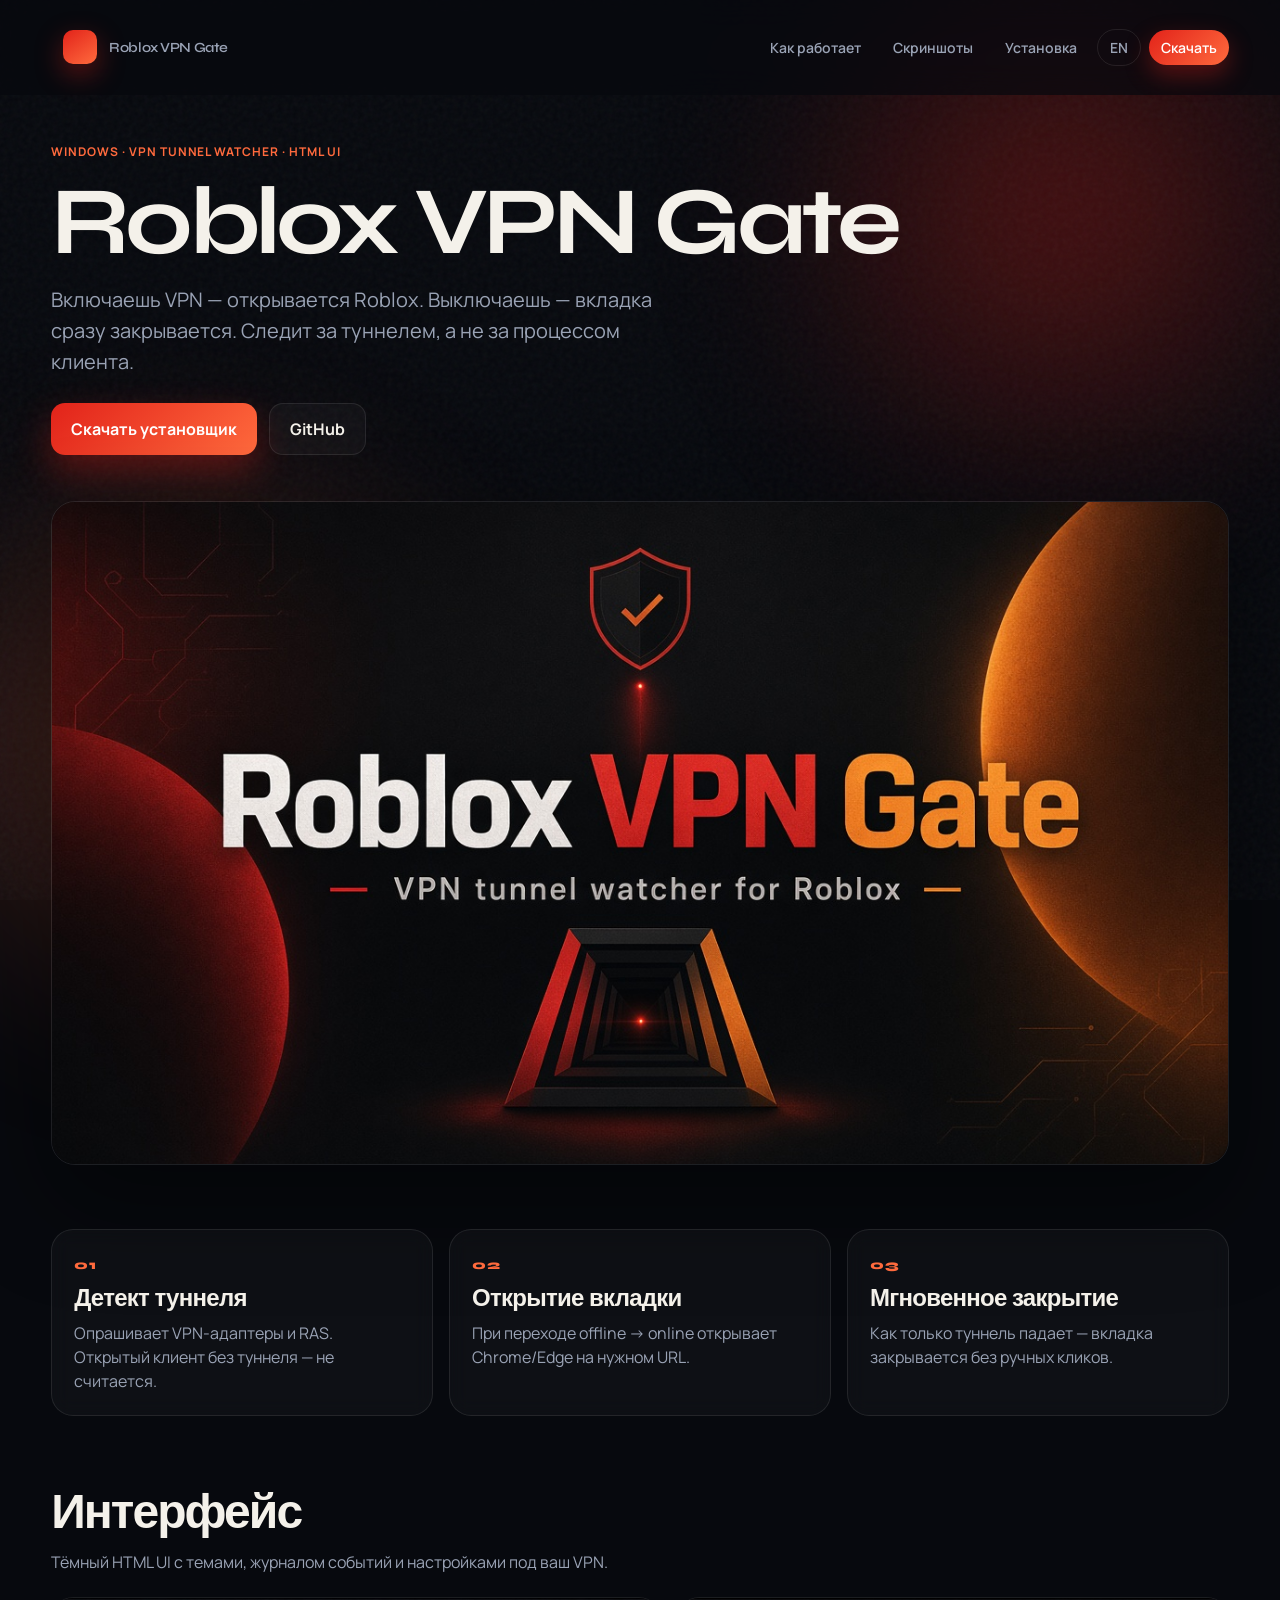
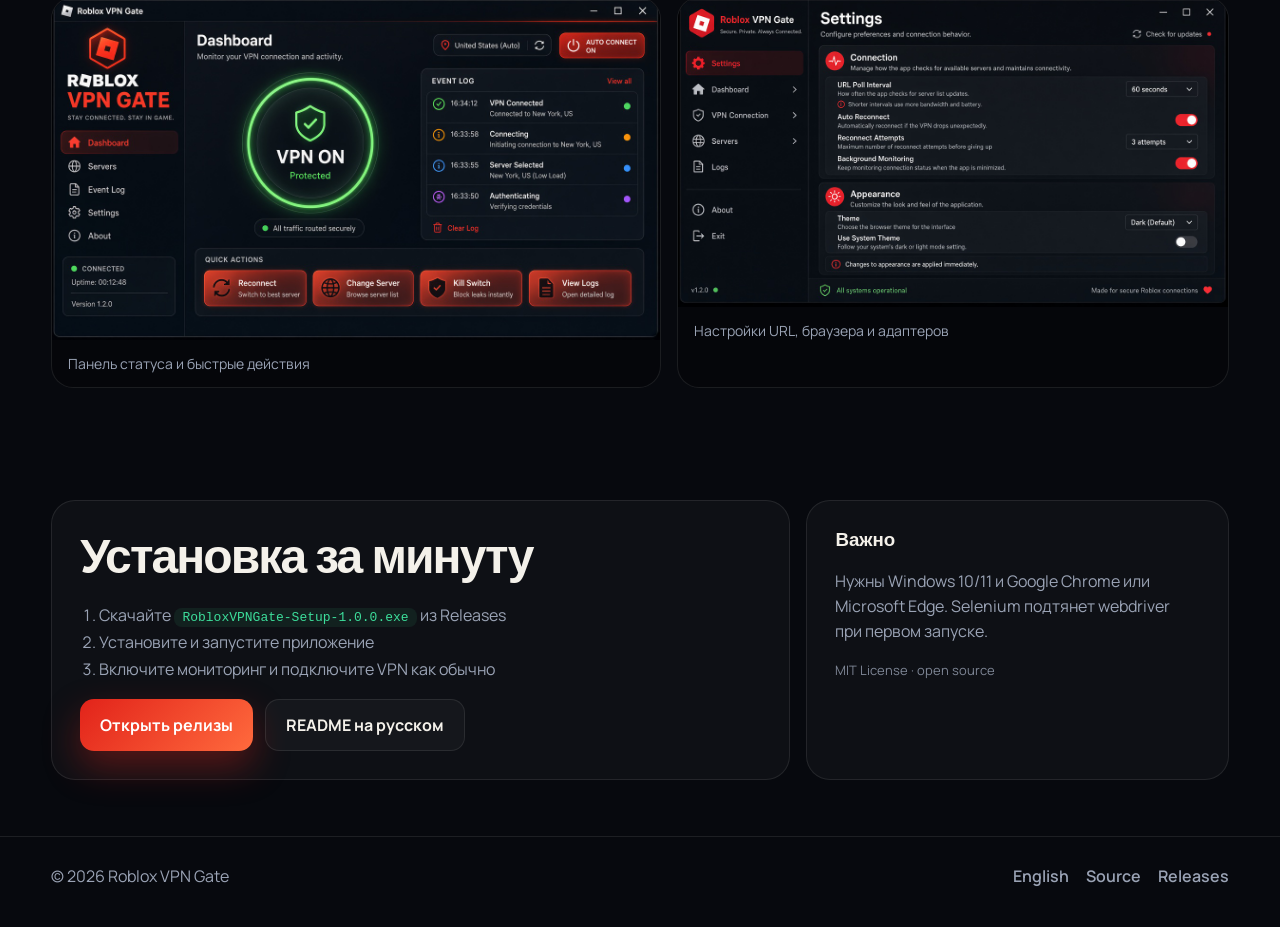
==== docs/index.html @ 8b67ad88 "Добавлены EXE-инсталлятор, сборка и GitHub Pages лендинг. PyInstaller + Inno Setup Setup-1.0.0, сайт" ====
<!DOCTYPE html>
<html lang="ru">
<head>
  <meta charset="UTF-8" />
  <meta name="viewport" content="width=device-width, initial-scale=1" />
  <title>Roblox VPN Gate — туннель включился, Roblox открылся</title>
  <meta name="description" content="Windows-приложение, которое открывает вкладку Roblox при реальном подключении VPN и сразу закрывает её при отключении." />
  <meta property="og:title" content="Roblox VPN Gate" />
  <meta property="og:description" content="Следит за VPN-туннелем, а не за окном клиента. Красивый HTML UI." />
  <meta property="og:image" content="assets/banner.jpg" />
  <meta name="theme-color" content="#0b0d12" />
  <link rel="preconnect" href="https://fonts.googleapis.com" />
  <link rel="preconnect" href="https://fonts.gstatic.com" crossorigin />
  <link href="https://fonts.googleapis.com/css2?family=Syne:wght@600;700;800&family=Manrope:wght@400;500;600;700&display=swap" rel="stylesheet" />
  <link rel="stylesheet" href="site.css" />
  <link rel="icon" href="favicon.svg" type="image/svg+xml" />
</head>
<body>
  <div class="fx orb-1" aria-hidden="true"></div>
  <div class="fx orb-2" aria-hidden="true"></div>
  <div class="fx grain" aria-hidden="true"></div>

  <header class="nav">
    <a class="logo" href="./">
      <span class="mark" aria-hidden="true"></span>
      <span>Roblox VPN Gate</span>
    </a>
    <nav>
      <a href="#how">Как работает</a>
      <a href="#shots">Скриншоты</a>
      <a href="#install">Установка</a>
      <a class="ghost" href="en.html">EN</a>
      <a class="cta" href="https://github.com/ZVatnikV/RobloxVPNGate/releases/latest">Скачать</a>
    </nav>
  </header>

  <main>
    <section class="hero">
      <p class="kicker">Windows · VPN tunnel watcher · HTML UI</p>
      <h1>Roblox VPN Gate</h1>
      <p class="lead">Включаешь VPN — открывается Roblox. Выключаешь — вкладка сразу закрывается. Следит за туннелем, а не за процессом клиента.</p>
      <div class="hero-actions">
        <a class="btn primary" href="https://github.com/ZVatnikV/RobloxVPNGate/releases/latest">Скачать установщик</a>
        <a class="btn secondary" href="https://github.com/ZVatnikV/RobloxVPNGate">GitHub</a>
      </div>
      <div class="hero-visual">
        <img src="assets/banner.jpg" alt="Roblox VPN Gate banner" />
      </div>
    </section>

    <section class="strip" id="how">
      <div class="card">
        <span class="n">01</span>
        <h3>Детект туннеля</h3>
        <p>Опрашивает VPN-адаптеры и RAS. Открытый клиент без туннеля — не считается.</p>
      </div>
      <div class="card">
        <span class="n">02</span>
        <h3>Открытие вкладки</h3>
        <p>При переходе offline → online открывает Chrome/Edge на нужном URL.</p>
      </div>
      <div class="card">
        <span class="n">03</span>
        <h3>Мгновенное закрытие</h3>
        <p>Как только туннель падает — вкладка закрывается без ручных кликов.</p>
      </div>
    </section>

    <section class="shots" id="shots">
      <div class="section-head">
        <h2>Интерфейс</h2>
        <p>Тёмный HTML UI с темами, журналом событий и настройками под ваш VPN.</p>
      </div>
      <div class="shot-grid">
        <figure>
          <img src="assets/screenshot-dashboard.jpg" alt="Панель статуса" loading="lazy" />
          <figcaption>Панель статуса и быстрые действия</figcaption>
        </figure>
        <figure>
          <img src="assets/screenshot-settings.jpg" alt="Настройки" loading="lazy" />
          <figcaption>Настройки URL, браузера и адаптеров</figcaption>
        </figure>
      </div>
    </section>

    <section class="install" id="install">
      <div class="install-panel">
        <h2>Установка за минуту</h2>
        <ol>
          <li>Скачайте <code>RobloxVPNGate-Setup-1.0.0.exe</code> из Releases</li>
          <li>Установите и запустите приложение</li>
          <li>Включите мониторинг и подключите VPN как обычно</li>
        </ol>
        <div class="hero-actions">
          <a class="btn primary" href="https://github.com/ZVatnikV/RobloxVPNGate/releases/latest">Открыть релизы</a>
          <a class="btn secondary" href="https://github.com/ZVatnikV/RobloxVPNGate/blob/main/README.md">README на русском</a>
        </div>
      </div>
      <aside class="note">
        <h3>Важно</h3>
        <p>Нужны Windows 10/11 и Google Chrome или Microsoft Edge. Selenium подтянет webdriver при первом запуске.</p>
        <p class="mini">MIT License · open source</p>
      </aside>
    </section>
  </main>

  <footer>
    <span>© 2026 Roblox VPN Gate</span>
    <div>
      <a href="en.html">English</a>
      <a href="https://github.com/ZVatnikV/RobloxVPNGate">Source</a>
      <a href="https://github.com/ZVatnikV/RobloxVPNGate/releases">Releases</a>
    </div>
  </footer>

  <script>
    const io = new IntersectionObserver((entries) => {
      entries.forEach((e) => { if (e.isIntersecting) e.target.classList.add('in'); });
    }, { threshold: 0.12 });
    document.querySelectorAll('.card, .shot-grid figure, .install-panel, .note').forEach((el) => io.observe(el));
  </script>
</body>
</html>
---- docs/site.css ----
:root {
  --bg: #07090e;
  --ink: #f4f1ea;
  --muted: #9aa3b5;
  --line: rgba(255, 255, 255, 0.09);
  --accent: #e2231a;
  --accent-2: #ff6a3d;
  --ok: #3dde9b;
  --display: "Syne", sans-serif;
  --body: "Manrope", sans-serif;
}

* { box-sizing: border-box; }
html { scroll-behavior: smooth; }
body {
  margin: 0;
  color: var(--ink);
  background: var(--bg);
  font-family: var(--body);
  overflow-x: hidden;
}

.fx { position: fixed; pointer-events: none; z-index: 0; }
.orb-1, .orb-2 {
  width: min(52vw, 640px);
  height: min(52vw, 640px);
  border-radius: 50%;
  filter: blur(90px);
  opacity: 0.38;
  animation: float 16s ease-in-out infinite alternate;
}
.orb-1 {
  top: -12vh; right: -8vw;
  background: radial-gradient(circle, var(--accent), transparent 68%);
}
.orb-2 {
  bottom: -18vh; left: -10vw;
  background: radial-gradient(circle, var(--accent-2), transparent 70%);
  animation-duration: 20s;
}
.grain {
  inset: 0;
  opacity: 0.045;
  background-image: url("data:image/svg+xml,%3Csvg viewBox='0 0 200 200' xmlns='http://www.w3.org/2000/svg'%3E%3Cfilter id='n'%3E%3CfeTurbulence type='fractalNoise' baseFrequency='0.9' numOctaves='3' stitchTiles='stitch'/%3E%3C/filter%3E%3Crect width='100%25' height='100%25' filter='url(%23n)'/%3E%3C/svg%3E");
}
@keyframes float {
  from { transform: translate3d(0,0,0) scale(1); }
  to { transform: translate3d(-3%, 5%, 0) scale(1.08); }
}

.nav, main, footer { position: relative; z-index: 1; }

.nav {
  display: flex;
  justify-content: space-between;
  align-items: center;
  gap: 18px;
  padding: 22px clamp(18px, 4vw, 56px);
  position: sticky;
  top: 0;
  backdrop-filter: blur(16px);
  background: color-mix(in srgb, var(--bg) 72%, transparent);
  border-bottom: 1px solid transparent;
  transition: border-color .2s ease;
}
.nav:hover { border-color: var(--line); }
.logo {
  display: inline-flex;
  align-items: center;
  gap: 12px;
  color: var(--ink);
  text-decoration: none;
  font-family: var(--display);
  font-weight: 800;
  letter-spacing: -0.03em;
}
.mark {
  width: 34px; height: 34px; border-radius: 10px;
  background: linear-gradient(145deg, var(--accent), var(--accent-2));
  box-shadow: 0 10px 28px color-mix(in srgb, var(--accent) 40%, transparent);
}
.nav nav {
  display: flex;
  align-items: center;
  gap: 8px;
  flex-wrap: wrap;
  justify-content: flex-end;
}
.nav a {
  color: var(--muted);
  text-decoration: none;
  font-weight: 600;
  font-size: 14px;
  padding: 8px 12px;
  border-radius: 999px;
}
.nav a:hover { color: var(--ink); }
.nav a.ghost {
  border: 1px solid var(--line);
}
.nav a.cta {
  color: white;
  background: linear-gradient(135deg, var(--accent), var(--accent-2));
  box-shadow: 0 10px 24px color-mix(in srgb, var(--accent) 35%, transparent);
}

.hero {
  min-height: calc(100vh - 84px);
  display: grid;
  align-content: center;
  gap: 18px;
  padding: 48px clamp(18px, 4vw, 56px) 36px;
}
.kicker {
  margin: 0;
  color: var(--accent-2);
  font-weight: 700;
  letter-spacing: 0.08em;
  text-transform: uppercase;
  font-size: 12px;
  animation: rise .7s ease both;
}
.hero h1 {
  margin: 0;
  font-family: var(--display);
  font-size: clamp(48px, 9vw, 96px);
  line-height: 0.92;
  letter-spacing: -0.05em;
  max-width: 12ch;
  animation: rise .8s ease both;
}
.lead {
  margin: 0;
  max-width: 38rem;
  color: var(--muted);
  font-size: clamp(16px, 2.2vw, 20px);
  line-height: 1.55;
  animation: rise .9s ease both;
}
.hero-actions {
  display: flex;
  flex-wrap: wrap;
  gap: 12px;
  margin-top: 8px;
  animation: rise 1s ease both;
}
.btn {
  display: inline-flex;
  align-items: center;
  justify-content: center;
  text-decoration: none;
  font-weight: 700;
  border-radius: 14px;
  padding: 14px 20px;
  transition: transform .15s ease, box-shadow .2s ease;
}
.btn:hover { transform: translateY(-1px); }
.btn.primary {
  color: white;
  background: linear-gradient(135deg, var(--accent), var(--accent-2));
  box-shadow: 0 16px 36px color-mix(in srgb, var(--accent) 35%, transparent);
}
.btn.secondary {
  color: var(--ink);
  border: 1px solid var(--line);
  background: rgba(255,255,255,0.03);
}
.hero-visual {
  margin-top: 28px;
  border-radius: 24px;
  overflow: hidden;
  border: 1px solid var(--line);
  box-shadow: 0 40px 100px rgba(0,0,0,.45);
  animation: rise 1.1s ease both;
}
.hero-visual img {
  display: block;
  width: 100%;
  height: auto;
  transform: scale(1.01);
}

.strip {
  display: grid;
  grid-template-columns: repeat(3, 1fr);
  gap: 16px;
  padding: 28px clamp(18px, 4vw, 56px) 12px;
}
.card, .install-panel, .note, .shot-grid figure {
  opacity: 0;
  transform: translateY(18px);
  transition: opacity .55s ease, transform .55s ease;
}
.card.in, .install-panel.in, .note.in, .shot-grid figure.in {
  opacity: 1;
  transform: none;
}
.card {
  padding: 22px;
  border-radius: 22px;
  border: 1px solid var(--line);
  background: rgba(255,255,255,0.03);
  backdrop-filter: blur(10px);
}
.card .n {
  color: var(--accent-2);
  font-family: var(--display);
  font-weight: 800;
  font-size: 13px;
  letter-spacing: 0.08em;
}
.card h3 {
  margin: 10px 0 8px;
  font-family: var(--display);
  letter-spacing: -0.03em;
  font-size: 24px;
}
.card p { margin: 0; color: var(--muted); line-height: 1.5; }

.shots, .install {
  padding: 56px clamp(18px, 4vw, 56px);
}
.section-head {
  max-width: 40rem;
  margin-bottom: 24px;
}
.section-head h2, .install-panel h2 {
  margin: 0 0 10px;
  font-family: var(--display);
  font-size: clamp(32px, 5vw, 48px);
  letter-spacing: -0.04em;
}
.section-head p { margin: 0; color: var(--muted); }

.shot-grid {
  display: grid;
  grid-template-columns: 1.05fr 0.95fr;
  gap: 16px;
}
.shot-grid figure {
  margin: 0;
  border-radius: 22px;
  overflow: hidden;
  border: 1px solid var(--line);
  background: rgba(0,0,0,0.25);
}
.shot-grid img { width: 100%; display: block; }
.shot-grid figcaption {
  padding: 14px 16px;
  color: var(--muted);
  font-size: 14px;
}

.install {
  display: grid;
  grid-template-columns: 1.4fr 0.8fr;
  gap: 16px;
}
.install-panel, .note {
  border-radius: 24px;
  border: 1px solid var(--line);
  background: rgba(255,255,255,0.03);
  padding: 28px;
}
.install-panel ol {
  color: var(--muted);
  line-height: 1.7;
  padding-left: 1.2rem;
}
.install-panel code {
  color: var(--ok);
  background: rgba(61,222,155,0.08);
  padding: 2px 8px;
  border-radius: 8px;
}
.note h3 {
  margin-top: 0;
  font-family: var(--display);
}
.note p { color: var(--muted); line-height: 1.55; }
.mini { font-size: 13px; opacity: 0.8; }

footer {
  display: flex;
  justify-content: space-between;
  gap: 12px;
  flex-wrap: wrap;
  padding: 28px clamp(18px, 4vw, 56px) 40px;
  color: var(--muted);
  border-top: 1px solid var(--line);
}
footer a {
  color: var(--muted);
  text-decoration: none;
  margin-left: 14px;
  font-weight: 600;
}
footer a:hover { color: var(--ink); }

@keyframes rise {
  from { opacity: 0; transform: translateY(14px); }
  to { opacity: 1; transform: none; }
}

@media (max-width: 900px) {
  .strip, .shot-grid, .install { grid-template-columns: 1fr; }
  .hero { min-height: auto; padding-top: 28px; }
  .nav nav a:not(.cta):not(.ghost) { display: none; }
}
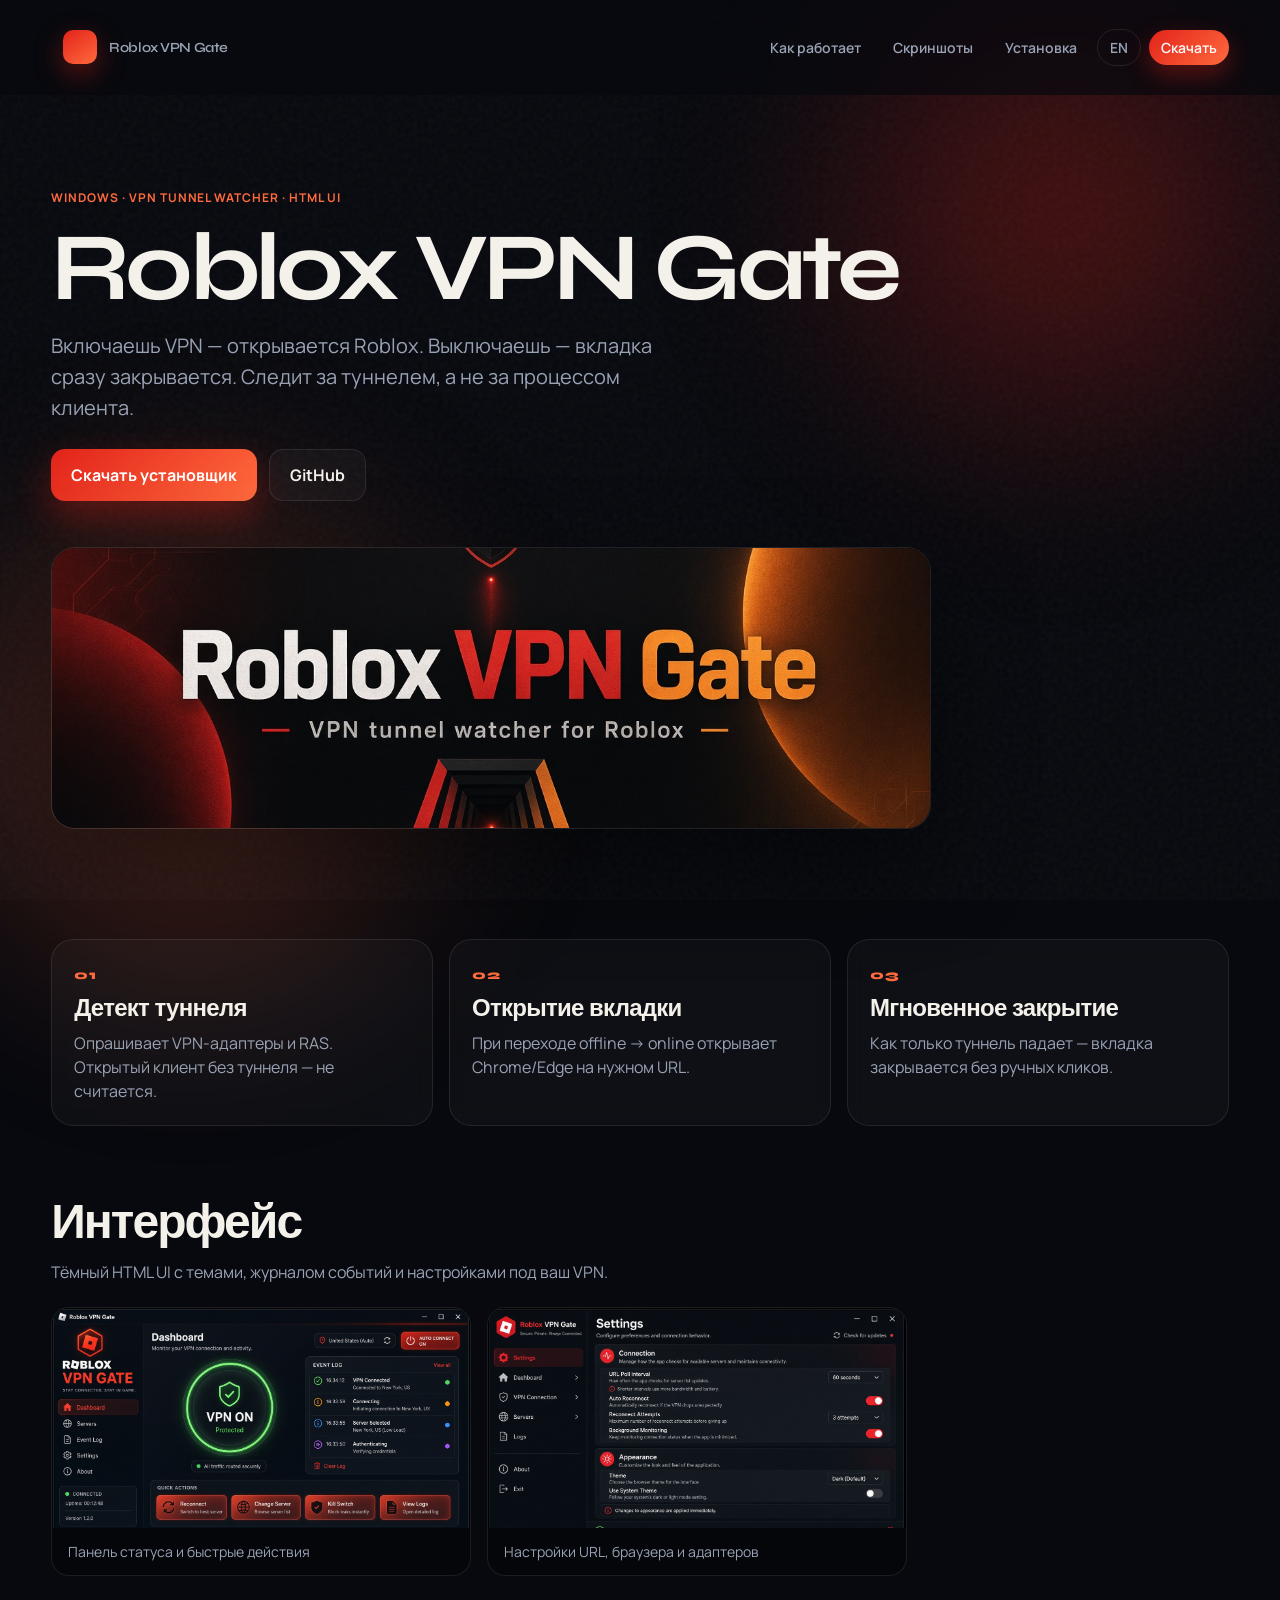
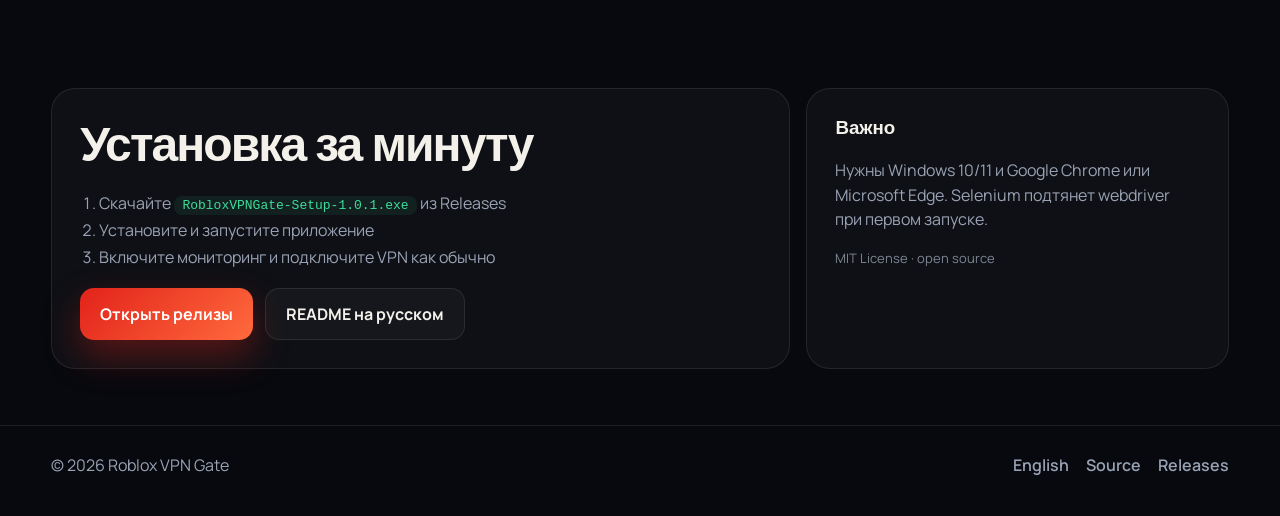
==== commit 822f6a35: "VPN определяется по маршруту по умолчанию, скрины на сайте уменьшены. Radmin и всегда включённые ада" ====
--- a/docs/index.html
+++ b/docs/index.html
@@ -87,7 +87,7 @@
       <div class="install-panel">
         <h2>Установка за минуту</h2>
         <ol>
-          <li>Скачайте <code>RobloxVPNGate-Setup-1.0.0.exe</code> из Releases</li>
+          <li>Скачайте <code>RobloxVPNGate-Setup-1.0.1.exe</code> из Releases</li>
           <li>Установите и запустите приложение</li>
           <li>Включите мониторинг и подключите VPN как обычно</li>
         </ol>
--- a/docs/site.css
+++ b/docs/site.css
@@ -167,6 +167,7 @@
 }
 .hero-visual {
   margin-top: 28px;
+  max-width: 880px;
   border-radius: 24px;
   overflow: hidden;
   border: 1px solid var(--line);
@@ -176,8 +177,9 @@
 .hero-visual img {
   display: block;
   width: 100%;
-  height: auto;
-  transform: scale(1.01);
+  height: 280px;
+  object-fit: cover;
+  object-position: center;
 }
 
 .strip {
@@ -234,17 +236,24 @@
 
 .shot-grid {
   display: grid;
-  grid-template-columns: 1.05fr 0.95fr;
+  grid-template-columns: repeat(2, minmax(0, 420px));
   gap: 16px;
+  justify-content: start;
 }
 .shot-grid figure {
   margin: 0;
-  border-radius: 22px;
+  border-radius: 18px;
   overflow: hidden;
   border: 1px solid var(--line);
   background: rgba(0,0,0,0.25);
 }
-.shot-grid img { width: 100%; display: block; }
+.shot-grid img {
+  width: 100%;
+  height: 220px;
+  display: block;
+  object-fit: cover;
+  object-position: top center;
+}
 .shot-grid figcaption {
   padding: 14px 16px;
   color: var(--muted);
